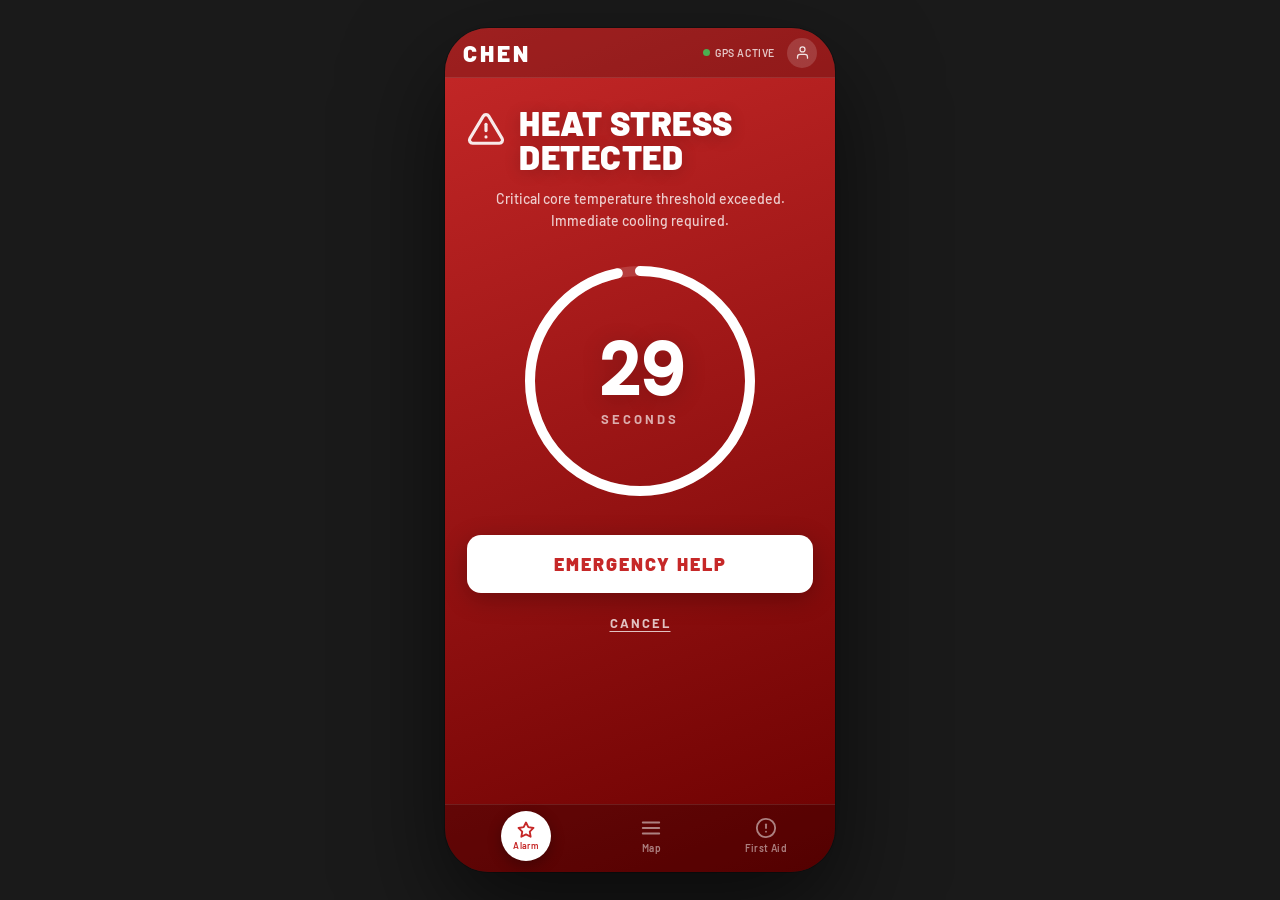
==== alert.html @ 19f27009 "update" ====
<!DOCTYPE html>
<html lang="en">
<head>
  <meta charset="UTF-8">
  <meta name="viewport" content="width=device-width, initial-scale=1.0, maximum-scale=1, user-scalable=no">
  <title>CHEN — Heat Alert</title>
  <link rel="preconnect" href="https://fonts.googleapis.com">
  <link rel="preconnect" href="https://fonts.gstatic.com" crossorigin>
  <link href="https://fonts.googleapis.com/css2?family=Barlow:wght@400;500;600;700;800;900&family=DM+Mono:wght@500;700&display=swap" rel="stylesheet">
  <style>
    *, *::before, *::after {
      box-sizing: border-box; margin: 0; padding: 0;
      -webkit-tap-highlight-color: transparent;
    }

    html, body {
      width: 100%; height: 100%; overflow: hidden;
      background: #1a1a1a;
      display: flex; align-items: center; justify-content: center;
      font-family: 'Barlow', sans-serif;
    }

    /* ── Phone shell ── */
    #app {
      width: 390px; height: 844px;
      background: linear-gradient(160deg, #C62828 0%, #6B0000 100%);
      position: relative; overflow: hidden;
      border-radius: 44px;
      box-shadow:
        0 0 0 1px rgba(0,0,0,0.25),
        0 40px 100px rgba(0,0,0,0.6);
      display: flex; flex-direction: column;
      animation: urgent-breathe 3s ease-in-out infinite;
    }
    @keyframes urgent-breathe {
      0%,100% { filter: brightness(1);    }
      50%      { filter: brightness(1.08); }
    }

    /* ── Top bar ── */
    .topbar {
      flex-shrink: 0; height: 50px;
      background: rgba(0,0,0,0.2);
      border-bottom: 1px solid rgba(255,255,255,0.1);
      display: flex; align-items: center; padding: 0 18px; gap: 0;
    }
    .topbar-logo { font-weight: 900; font-size: 23px; color: #fff; letter-spacing: 3px; flex: 1; }
    .topbar-gps  {
      display: flex; align-items: center; gap: 5px;
      font-size: 10.5px; font-weight: 600;
      color: rgba(255,255,255,0.75); letter-spacing: .6px; margin-right: 12px;
    }
    .gps-dot {
      width: 7px; height: 7px; background: #4CAF50; border-radius: 50%;
      animation: pulse-gps 2.4s ease-in-out infinite;
    }
    @keyframes pulse-gps {
      0%,100% { box-shadow: 0 0 0 0   rgba(76,175,80,.5); }
      50%      { box-shadow: 0 0 0 4px rgba(76,175,80,0);  }
    }
    .topbar-avatar {
      width: 30px; height: 30px;
      background: rgba(255,255,255,0.15); border-radius: 50%;
      display: flex; align-items: center; justify-content: center;
    }

    /* ── Main content ── */
    .content {
      flex: 1; display: flex; flex-direction: column;
      align-items: center; padding: 28px 22px 18px;
    }

    /* ── Alert heading ── */
    .alert-header {
      display: flex; align-items: flex-start; gap: 14px;
      align-self: flex-start; margin-bottom: 14px;
    }
    .alert-header svg { flex-shrink: 0; margin-top: 4px; }
    .alert-title {
      font-size: 34px; font-weight: 900; line-height: 1.0;
      color: #fff; letter-spacing: .5px;
      text-shadow: 0 2px 16px rgba(0,0,0,0.2);
    }
    .alert-sub {
      font-size: 14px; font-weight: 500; line-height: 1.55;
      color: rgba(255,255,255,0.78); text-align: center;
      margin-bottom: 20px; padding: 0 4px;
    }

    /* ── Countdown circle ── */
    .circle-wrap {
      position: relative; width: 260px; height: 260px;
      flex-shrink: 0; margin-bottom: 24px;
    }
    .circle-wrap svg {
      width: 100%; height: 100%;
      transform: rotate(-90deg);
    }
    .ring-track {
      fill: none;
      stroke: rgba(255,255,255,0.15);
      stroke-width: 10;
    }
    .ring-arc {
      fill: none;
      stroke: #fff;
      stroke-width: 10;
      stroke-linecap: round;
      /* r=110 → C≈691; set via JS */
      transition: stroke-dashoffset 1s linear;
    }
    .circle-content {
      position: absolute; inset: 0;
      display: flex; flex-direction: column;
      align-items: center; justify-content: center;
      gap: 4px;
    }
    .count-num {
      font-family: 'DM Mono', monospace;
      font-size: 72px; font-weight: 700; line-height: 1;
      color: #fff;
      text-shadow: 0 4px 24px rgba(0,0,0,0.2);
    }
    .count-label {
      font-size: 13px; font-weight: 700; letter-spacing: 3px;
      color: rgba(255,255,255,0.65);
    }

    /* ── Action buttons ── */
    .actions { width: 100%; display: flex; flex-direction: column; gap: 0; }
    .btn-emergency {
      width: 100%; padding: 18px;
      background: #fff; border: none; border-radius: 14px;
      font-family: 'Barlow', sans-serif;
      font-size: 18px; font-weight: 900; letter-spacing: 2px;
      color: #C62828; cursor: pointer;
      box-shadow: 0 6px 24px rgba(0,0,0,0.25);
      transition: transform .12s, background .12s;
      margin-bottom: 14px;
    }
    .btn-emergency:active { transform: scale(.97); background: #f5f5f5; }
    .btn-cancel {
      background: none; border: none;
      font-family: 'Barlow', sans-serif;
      font-size: 13px; font-weight: 700; letter-spacing: 2px;
      color: rgba(255,255,255,0.75); cursor: pointer;
      text-decoration: underline; text-underline-offset: 3px;
      padding: 8px;
    }

    /* ── Bottom nav (matches prototype.html) ── */
    .bottom-nav {
      flex-shrink: 0; height: 68px;
      background: rgba(0,0,0,0.22);
      border-top: 1px solid rgba(255,255,255,0.1);
      display: flex; align-items: center; justify-content: space-around;
      padding: 0 12px 6px;
    }
    .nav-item  { flex: 1; display: flex; flex-direction: column; align-items: center; gap: 3px; cursor: pointer; }
    .nav-label { font-size: 10px; font-weight: 600; letter-spacing: .4px; color: rgba(255,255,255,0.5); }
    .alarm-pill {
      width: 50px; height: 50px; background: #fff; border-radius: 50%;
      display: flex; flex-direction: column; align-items: center; justify-content: center; gap: 1px;
      box-shadow: 0 4px 14px rgba(0,0,0,0.3);
      transition: transform .12s;
    }
    .alarm-pill:active { transform: scale(.92); }
    .alarm-pill .nav-label { color: #C62828; font-size: 9px; }

    /* ── Sent state ── */
    .sent-overlay {
      position: absolute; inset: 0;
      background: rgba(0,0,0,0.55);
      display: flex; flex-direction: column;
      align-items: center; justify-content: center; gap: 16px;
      opacity: 0; pointer-events: none;
      transition: opacity .3s;
      border-radius: 44px;
    }
    .sent-overlay.visible { opacity: 1; pointer-events: all; }
    .sent-check {
      width: 80px; height: 80px; background: #fff; border-radius: 22px;
      display: flex; align-items: center; justify-content: center;
      animation: pop-in .4s cubic-bezier(.34,1.56,.64,1) both;
    }
    @keyframes pop-in { from{transform:scale(.5);opacity:0} to{transform:scale(1);opacity:1} }
    .sent-text { font-size: 18px; font-weight: 800; color: #fff; letter-spacing: 1px; }
    .sent-sub  { font-size: 13px; color: rgba(255,255,255,0.7); }
  </style>
</head>
<body>
<div id="app">

  <!-- Top bar -->
  <div class="topbar">
    <div class="topbar-logo">CHEN</div>
    <div class="topbar-gps"><div class="gps-dot"></div>GPS ACTIVE</div>
    <div class="topbar-avatar">
      <svg width="15" height="15" viewBox="0 0 24 24" fill="none" stroke="rgba(255,255,255,0.85)" stroke-width="2" stroke-linecap="round">
        <path d="M20 21v-2a4 4 0 0 0-4-4H8a4 4 0 0 0-4 4v2"/>
        <circle cx="12" cy="7" r="4"/>
      </svg>
    </div>
  </div>

  <!-- Main -->
  <div class="content">

    <div class="alert-header">
      <!-- Warning triangle -->
      <svg width="38" height="38" viewBox="0 0 24 24" fill="none" stroke="rgba(255,255,255,0.9)" stroke-width="2" stroke-linecap="round" stroke-linejoin="round">
        <path d="M10.29 3.86L1.82 18a2 2 0 0 0 1.71 3h16.94a2 2 0 0 0 1.71-3L13.71 3.86a2 2 0 0 0-3.42 0z"/>
        <line x1="12" y1="9"  x2="12" y2="13"/>
        <line x1="12" y1="17" x2="12.01" y2="17"/>
      </svg>
      <div class="alert-title">HEAT STRESS<br>DETECTED</div>
    </div>

    <p class="alert-sub">Critical core temperature threshold exceeded. Immediate cooling required.</p>

    <!-- Countdown -->
    <div class="circle-wrap">
      <svg viewBox="0 0 260 260">
        <circle class="ring-track" cx="130" cy="130" r="110"/>
        <circle class="ring-arc"   cx="130" cy="130" r="110" id="ringArc"/>
      </svg>
      <div class="circle-content">
        <div class="count-num" id="countNum">30</div>
        <div class="count-label">SECONDS</div>
      </div>
    </div>

    <!-- Buttons -->
    <div class="actions">
      <button class="btn-emergency" id="emergBtn">EMERGENCY HELP</button>
      <button class="btn-cancel"    id="cancelBtn">CANCEL</button>
    </div>

  </div>

  <!-- Bottom nav -->
  <div class="bottom-nav">
    <div class="nav-item" style="flex:1.2">
      <div class="alarm-pill">
        <svg width="18" height="18" viewBox="0 0 24 24" fill="none" stroke="#C62828" stroke-width="2.5" stroke-linecap="round" stroke-linejoin="round">
          <polygon points="12 2 15.09 8.26 22 9.27 17 14.14 18.18 21.02 12 17.77 5.82 21.02 7 14.14 2 9.27 8.91 8.26 12 2"/>
        </svg>
        <span class="nav-label">Alarm</span>
      </div>
    </div>
    <div class="nav-item">
      <svg width="22" height="22" viewBox="0 0 24 24" fill="none" stroke="rgba(255,255,255,0.5)" stroke-width="2" stroke-linecap="round">
        <line x1="3" y1="6"  x2="21" y2="6"/>
        <line x1="3" y1="12" x2="21" y2="12"/>
        <line x1="3" y1="18" x2="21" y2="18"/>
      </svg>
      <span class="nav-label">Map</span>
    </div>
    <div class="nav-item">
      <svg width="22" height="22" viewBox="0 0 24 24" fill="none" stroke="rgba(255,255,255,0.5)" stroke-width="2" stroke-linecap="round">
        <circle cx="12" cy="12" r="10"/>
        <line x1="12" y1="8"  x2="12" y2="12"/>
        <line x1="12" y1="16" x2="12.01" y2="16"/>
      </svg>
      <span class="nav-label">First Aid</span>
    </div>
  </div>

  <!-- Sent overlay (shown after emergency triggered) -->
  <div class="sent-overlay" id="sentOverlay">
    <div class="sent-check">
      <svg width="40" height="40" viewBox="0 0 24 24" fill="none" stroke="#C62828" stroke-width="2.8" stroke-linecap="round" stroke-linejoin="round">
        <polyline points="20 6 9 17 4 12"/>
      </svg>
    </div>
    <div class="sent-text">Emergency Sent</div>
    <div class="sent-sub">Help is on the way</div>
  </div>

</div>

<script>
  const TOTAL   = 30;
  const R       = 110;
  const CIRC    = 2 * Math.PI * R; // ≈ 691.15

  const arcEl   = document.getElementById('ringArc');
  const numEl   = document.getElementById('countNum');
  const overlay = document.getElementById('sentOverlay');

  // Initialise arc
  arcEl.style.strokeDasharray  = CIRC;
  arcEl.style.strokeDashoffset = 0;

  let remaining = TOTAL;
  let timer     = null;
  let sent      = false;

  function setArc(n) {
    arcEl.style.strokeDashoffset = CIRC * (1 - n / TOTAL);
  }

  function triggerEmergency() {
    if (sent) return;
    sent = true;
    clearTimeout(timer);
    overlay.classList.add('visible');
  }

  function tick() {
    remaining--;
    numEl.textContent = remaining;
    setArc(remaining);

    if (remaining <= 0) {
      triggerEmergency();
    } else {
      timer = setTimeout(tick, 1000);
    }
  }

  // Start countdown after 1 s so first step is visible
  timer = setTimeout(tick, 1000);

  document.getElementById('emergBtn').addEventListener('click', triggerEmergency);
  document.getElementById('cancelBtn').addEventListener('click', () => {
    clearTimeout(timer);
    window.location.href = 'prototype.html';
  });

  // Tapping the sent overlay dismisses it
  overlay.addEventListener('click', () => {
    window.location.href = 'prototype.html';
  });
</script>
</body>
</html>
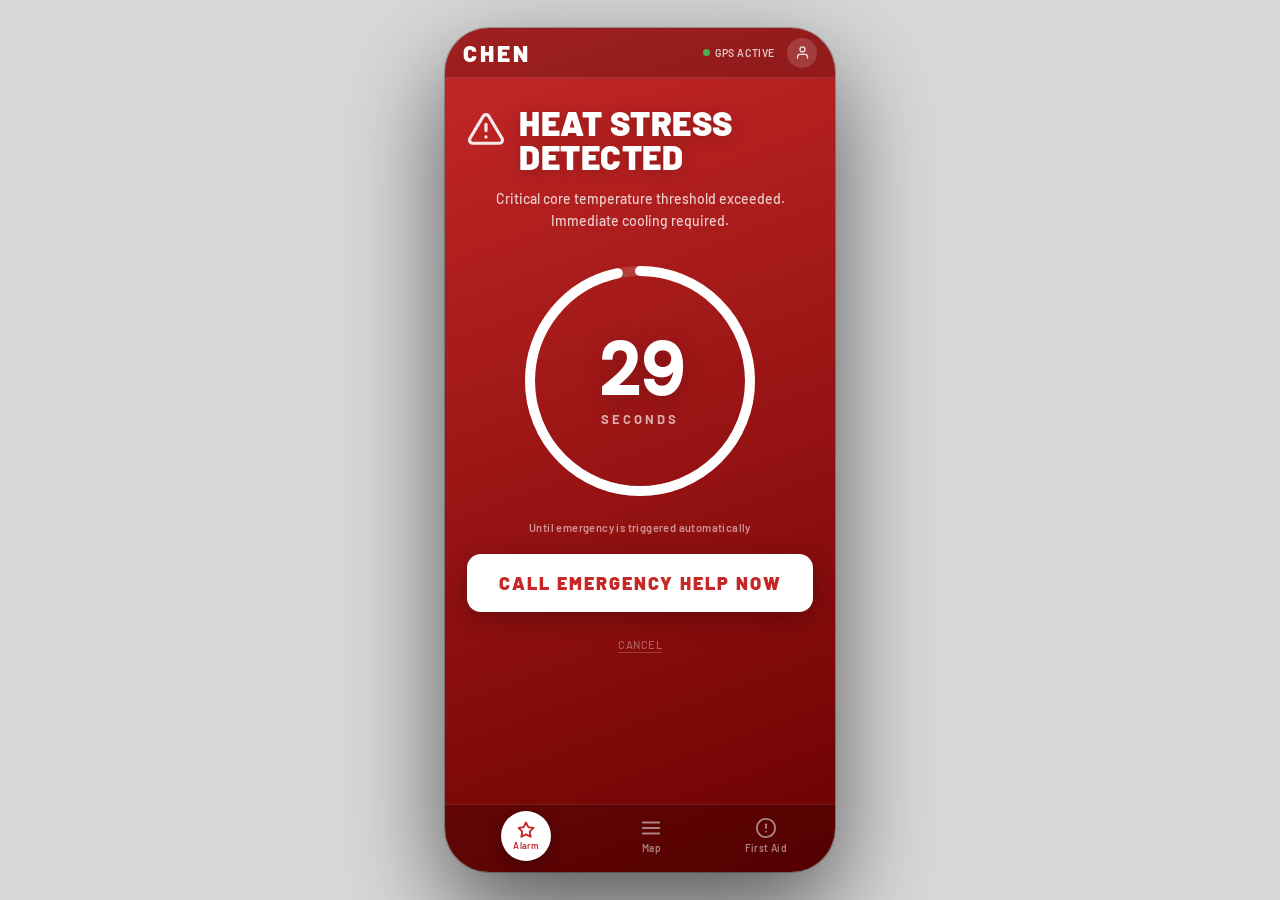
==== commit 169448f6: "update" ====
--- a/alert.html
+++ b/alert.html
@@ -15,7 +15,7 @@
 
     html, body {
       width: 100%; height: 100%; overflow: hidden;
-      background: #1a1a1a;
+      background: #D8D8D8;
       display: flex; align-items: center; justify-content: center;
       font-family: 'Barlow', sans-serif;
     }
@@ -142,13 +142,14 @@
     .btn-cancel {
       background: none; border: none;
       font-family: 'Barlow', sans-serif;
-      font-size: 13px; font-weight: 700; letter-spacing: 2px;
-      color: rgba(255,255,255,0.75); cursor: pointer;
+      font-size: 11px; font-weight: 500; letter-spacing: .5px;
+      color: rgba(255,255,255,0.35); cursor: pointer;
       text-decoration: underline; text-underline-offset: 3px;
-      padding: 8px;
-    }
-
-    /* ── Bottom nav (matches prototype.html) ── */
+      text-decoration-color: rgba(255,255,255,0.2);
+      padding: 8px; margin-top: 4px;
+    }
+
+    /* ── Bottom nav (matches homescreen.html) ── */
     .bottom-nav {
       flex-shrink: 0; height: 68px;
       background: rgba(0,0,0,0.22);
@@ -229,10 +230,11 @@
         <div class="count-label">SECONDS</div>
       </div>
     </div>
+    <div style="font-size:11px;font-weight:600;color:rgba(255,255,255,0.55);letter-spacing:.4px;text-align:center;margin-top:-14px;margin-bottom:20px;">Until emergency is triggered automatically</div>
 
     <!-- Buttons -->
     <div class="actions">
-      <button class="btn-emergency" id="emergBtn">EMERGENCY HELP</button>
+      <button class="btn-emergency" id="emergBtn">CALL EMERGENCY HELP NOW</button>
       <button class="btn-cancel"    id="cancelBtn">CANCEL</button>
     </div>
 
@@ -325,12 +327,12 @@
   document.getElementById('emergBtn').addEventListener('click', triggerEmergency);
   document.getElementById('cancelBtn').addEventListener('click', () => {
     clearTimeout(timer);
-    window.location.href = 'prototype.html';
+    window.location.href = 'homescreen.html';
   });
 
-  // Tapping the sent overlay dismisses it
+  // Tapping the sent overlay dismisses it → land on reported screen
   overlay.addEventListener('click', () => {
-    window.location.href = 'prototype.html';
+    window.location.href = 'homescreen.html?start=reported';
   });
 </script>
 </body>
